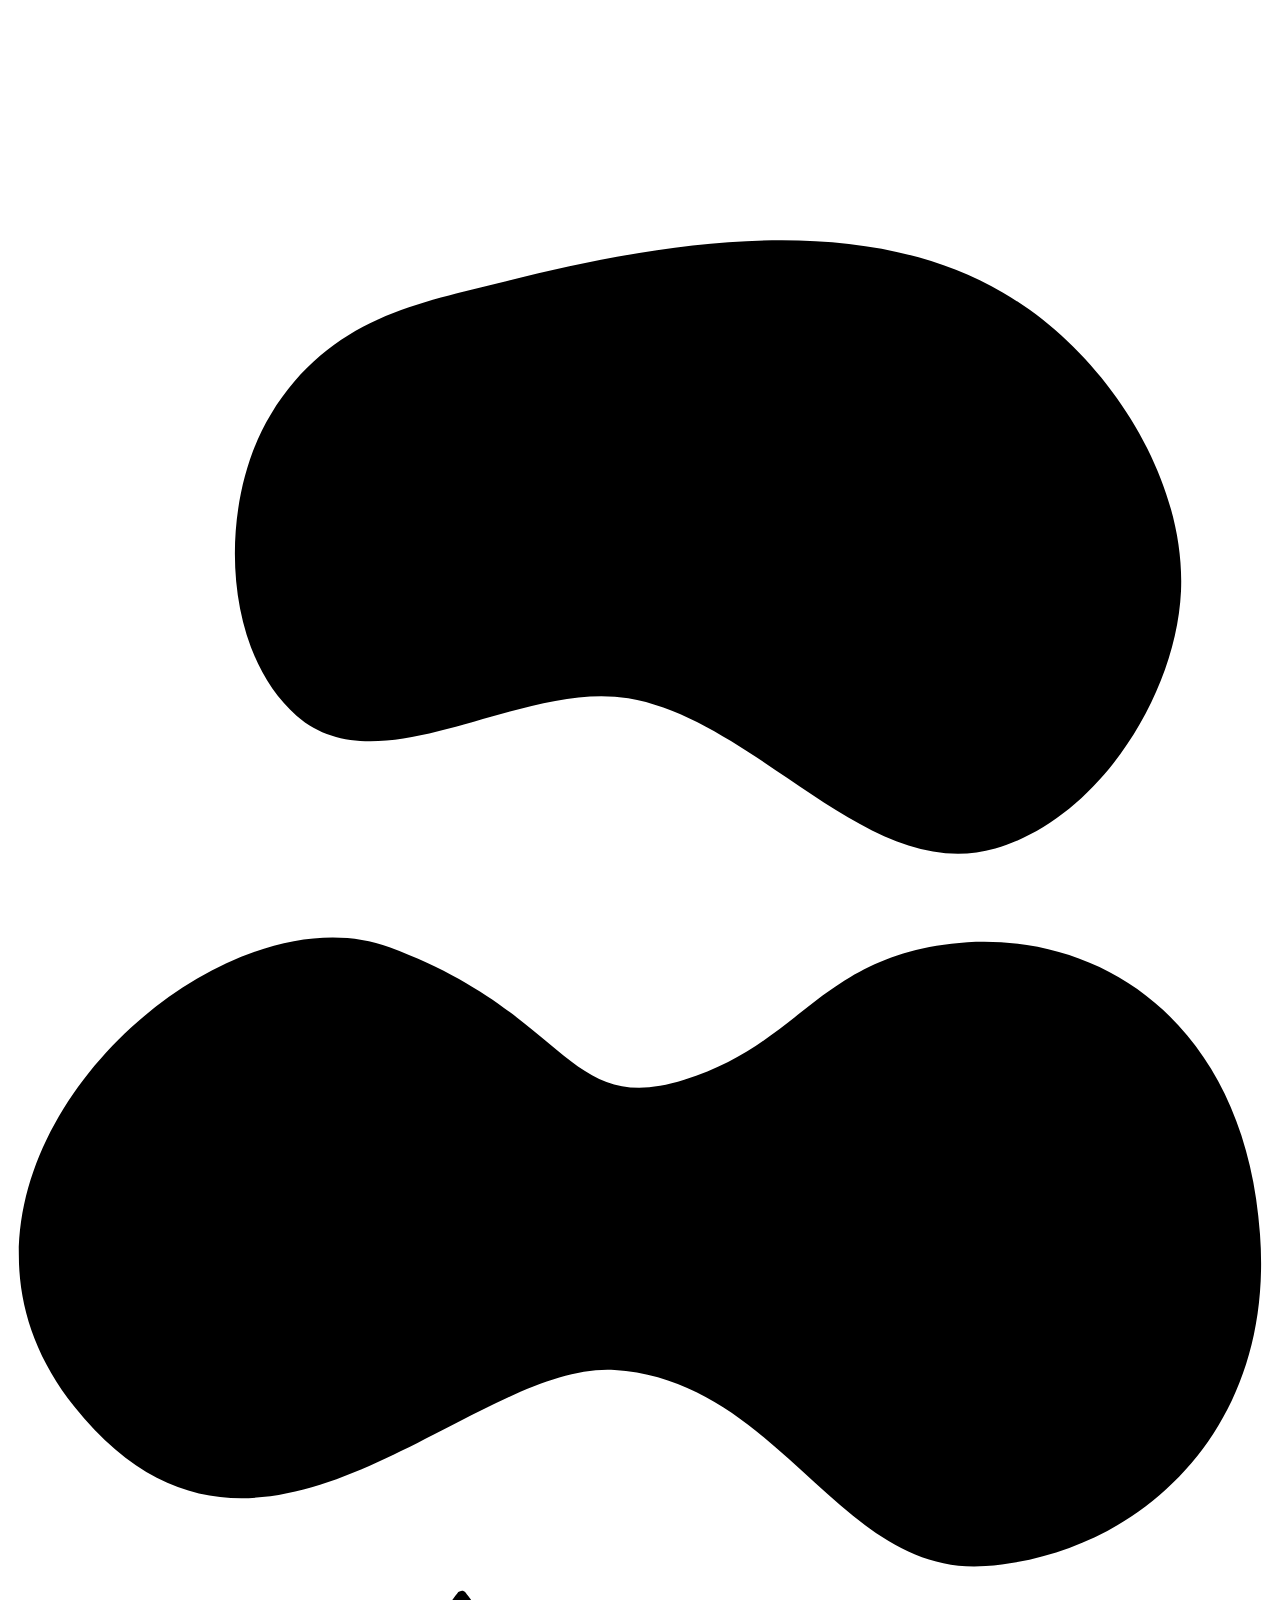
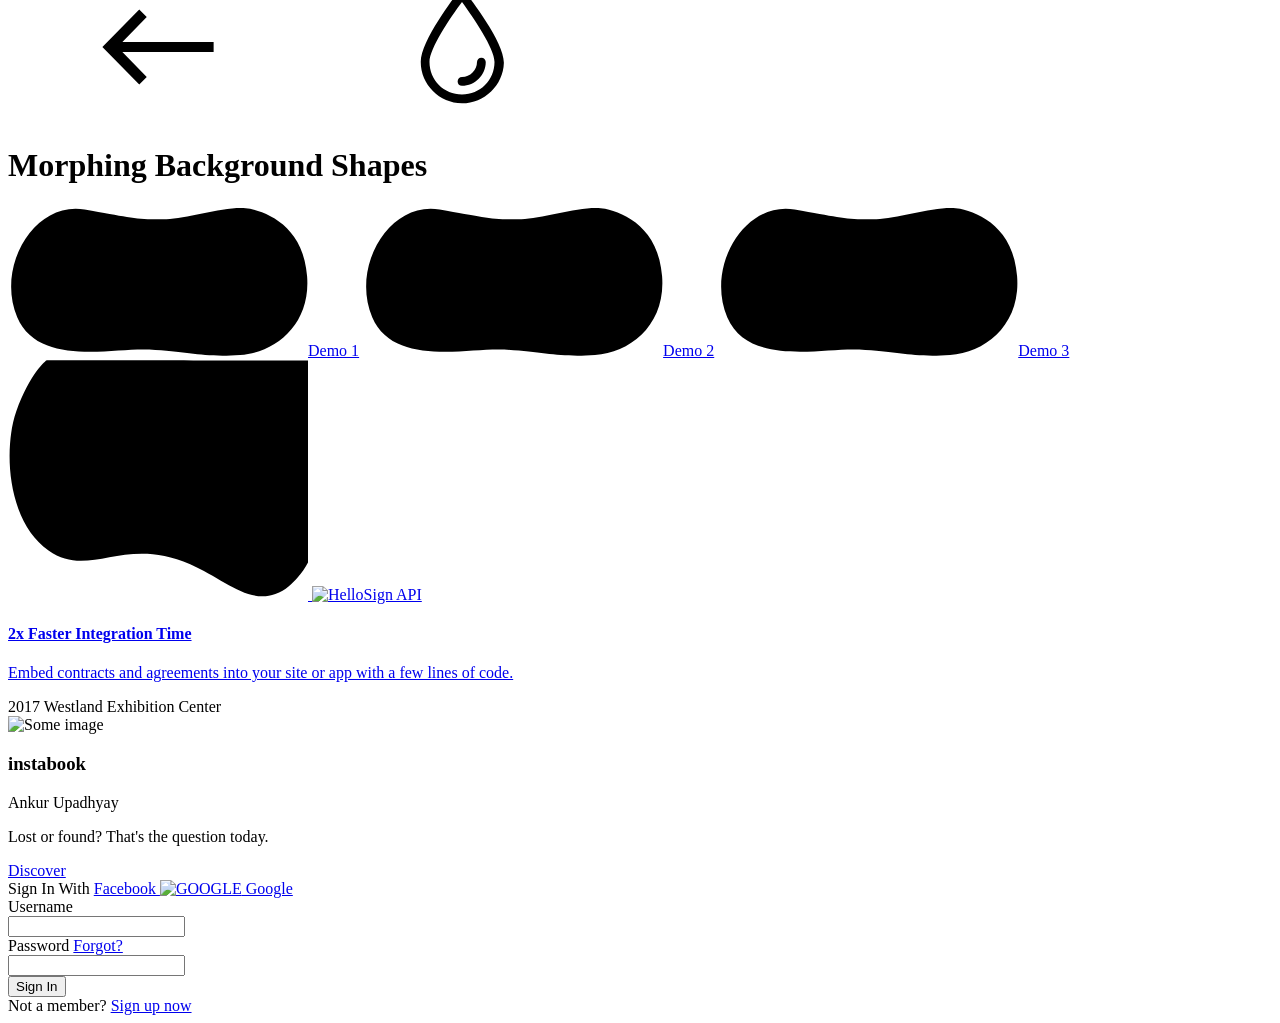
==== src/main/resources/templates/index.html @ ca7c25b5 "changes" ====
<!DOCTYPE html>
<html lang="en" class="no-js" xmlns:th="http://www.thymeleaf.org">
<head>
    <meta charset="UTF-8" />
    <meta name="viewport" content="width=device-width, initial-scale=1">
    <title>Morphing Background Shapes | Demo 2 | Codrops</title>
    <meta name="description" content="A page background effect where SVG shapes morph and transform on scroll" />
    <meta name="keywords" content="background, svg, morph, animation, scroll, shape, web development, css, javascript" />
    <meta name="author" content="Codrops" />
    <link rel="shortcut icon" href="favicon.ico">
    <!--<link href="https://fonts.googleapis.com/css?family=Roboto+Mono:400,500,700" rel="stylesheet">-->
    <link th:href="@{/css/normalize.css}" rel="stylesheet"/>
    <link th:href="@{/css/demo.css}" rel="stylesheet"/>
    <link th:href="@{/css/pater.css}" rel="stylesheet"/>
    <link th:href="@{/css/main.css}" rel="stylesheet"/>
    <link th:href="@{/css/util.css}" rel="stylesheet"/>
    <link th:href="@{/css/font-awesome.min.css}" rel="stylesheet"/>
    <link th:href="@{/css/icon-font.min.css}" rel="stylesheet"/>
    <link th:href="@{/css/animate.css}" rel="stylesheet"/>
    <link th:href="@{/css/hamburgers.min.css}" rel="stylesheet"/>
    <link th:href="@{/css/animsition.min.css}" rel="stylesheet"/>
    <link th:href="@{/css/select2.min.css}" rel="stylesheet"/>
    <link th:href="@{/css/daterangepicker.css}" rel="stylesheet"/>
    <link th:href="@{/css/loginutil.css}" rel="stylesheet"/>
    <link th:href="@{/css/loginmain.css}" rel="stylesheet"/>
    <script>
        document.documentElement.className = 'js';
        var supportsCssVars = function() {
            var s = document.createElement('style'),
                support;

            s.innerHTML = "root: { --tmp-var: bold; }";
            document.head.appendChild(s);
            support = !!(window.CSS && window.CSS.supports && window.CSS.supports('font-weight', 'var(--tmp-var)'));
            s.parentNode.removeChild(s);
            return support;
        }
        if (!supportsCssVars()) alert('Please view this demo in a modern browser that supports CSS Variables.')
    </script>
</head>
<body class="demo-2 loading">
<svg class="hidden">
    <symbol id="icon-arrow" viewBox="0 0 24 24">
        <title>arrow</title>
        <polygon points="6.3,12.8 20.9,12.8 20.9,11.2 6.3,11.2 10.2,7.2 9,6 3.1,12 9,18 10.2,16.8 "/>
    </symbol>
    <symbol id="icon-drop" viewBox="0 0 24 24">
        <title>drop</title>
        <path d="M12,21c-3.6,0-6.6-3-6.6-6.6C5.4,11,10.8,4,11.4,3.2C11.6,3.1,11.8,3,12,3s0.4,0.1,0.6,0.3c0.6,0.8,6.1,7.8,6.1,11.2C18.6,18.1,15.6,21,12,21zM12,4.8c-1.8,2.4-5.2,7.4-5.2,9.6c0,2.9,2.3,5.2,5.2,5.2s5.2-2.3,5.2-5.2C17.2,12.2,13.8,7.3,12,4.8z"/><path d="M12,18.2c-0.4,0-0.7-0.3-0.7-0.7s0.3-0.7,0.7-0.7c1.3,0,2.4-1.1,2.4-2.4c0-0.4,0.3-0.7,0.7-0.7c0.4,0,0.7,0.3,0.7,0.7C15.8,16.5,14.1,18.2,12,18.2z"/>
    </symbol>
    <symbol id="shape-demo" viewBox="0 0 200 100">
        <title>shape demo</title>
        <path d="M 6.144,74.1 C 20.4,107.4 70.13,94.33 94.22,95.74 121.3,97.41 130.8,101.1 154.7,99.38 178.6,97.72 201.9,78.95 199.4,46.86 197.1,14.96 174.9,4.781 161.4,1.827 147.9,-1.128 119.8,8.284 105.6,8.766 85.34,9.449 81.91,7.628 51.08,2.334 17.26,-3.482 -8.105,40.84 6.144,74.1 Z" />
    </symbol>
</svg>
<main>
    <div class="morph-wrap">
        <svg class="morph" width="1400" height="770" viewBox="0 0 1400 770">
            <path d="M 262.9,252.2 C 210.1,338.2 212.6,487.6 288.8,553.9 372.2,626.5 511.2,517.8 620.3,536.3 750.6,558.4 860.3,723 987.3,686.5 1089,657.3 1168,534.7 1173,429.2 1178,313.7 1096,189.1 995.1,130.7 852.1,47.07 658.8,78.95 498.1,119.2 410.7,141.1 322.6,154.8 262.9,252.2 Z"/>
        </svg>
    </div>
    <div class="content content--fixed">
        <header class="codrops-header">
            <div class="codrops-links">
                <svg class="decoshape" viewBox="0 0 200 100" width="100%" height="100%" preserveAspectRatio="none">
                    <path d="M 10.45,74.41 C 39.4,110.8 72.59,67.27 95.98,68.68 122.3,70.35 131.5,101.4 154.7,99.69 177.9,98.03 200.5,79.26 198.1,47.17 195.9,15.27 174.6,-0.3279 151.8,0.9941 128.6,2.581 126,16.86 107,22.76 88.26,28.67 88.87,12.36 60.37,1.787 31.79,-8.877 -18.61,37.92 10.45,74.41 Z" />
                </svg>
                <a class="codrops-icon codrops-icon--prev" href="https://tympanus.net/Development/FolderPreviewIdeas/" title="Previous Demo"><svg class="icon icon--arrow"><use xlink:href="#icon-arrow"></use></svg></a>
                <a class="codrops-icon codrops-icon--drop" href="https://tympanus.net/codrops/?p=31190" title="Back to the article"><svg class="icon icon--drop"><use xlink:href="#icon-drop"></use></svg></a>
            </div>
            <h1 class="codrops-header__title">Morphing Background Shapes</h1>
        </header>
        <nav class="demos">
            <a class="demo" href="index.html"><svg class="decoshape" preserveAspectRatio="none"><use xlink:href="#shape-demo"></use></svg>Demo 1</a>
            <a class="demo demo--current" href="index2.html"><svg class="decoshape"><use xlink:href="#shape-demo"></use></svg>Demo 2</a>
            <a class="demo" href="index3.html"><svg class="decoshape"><use xlink:href="#shape-demo"></use></svg>Demo 3</a>
        </nav>
        <a class="pater" href="http://synd.co/2pHxJny">
            <svg class="pater__deco" width="300" height="240" viewBox="0 0 1000 800">
                <path d="M27.4,171.8C73,42.9,128.6,1,128.6,1s0,0,0,0c58.5,0,368.3,0.3,873.2,0.8c38.5,211,42.1,373.5,38.9,476.7c-2.5,80.3-10.6,174.9-76.7,247.8c-15.1,16.6-37.4,41.2-72.8,53.9c-92.4,33.1-173-50.8-283.9-99.4c-224.3-98.4-334.9,51.4-472.2-45.6C-6.3,535.2-14.5,290.6,27.4,171.8z"/>
            </svg>
            <img class="pater__img" src="sponsor/hellosignapi.svg" alt="HelloSign API" />
            <h4 class="pater__title">2x Faster Integration Time</h4>
            <p class="pater__desc">Embed contracts and agreements into your site or app with a few lines of code.</p>
        </a>
        <div class="deco deco--title">2017 Westland Exhibition Center</div>
    </div>
    <div class="content-wrap">
        <div class="content content--layout content--layout-1">
            <img class="content__img" th:src="@{/images/3.jpg}" alt="Some image" />
            <h3 class="content__title">instabook</h3>
            <p class="content__author">Ankur Upadhyay</p>
            <p class="content__desc">Lost or found? That's the question today.</p>
            <a href="#" class="content__link">Discover</a>
        </div>
    </div>
    <!-- Related demos -->
    <section class="content content--related">
        <div class="limiter">
            <div class="container-login100" style="background-image: url('images/bg-01.jpg');">
                <div class="wrap-login100 p-l-110 p-r-110 p-t-62 p-b-33">
                    <form class="login100-form validate-form flex-sb flex-w">
					<span class="login100-form-title p-b-53">
						Sign In With
					</span>

                        <a href="#" class="btn-face m-b-20">
                            <i class="fa fa-facebook-official"></i>
                            Facebook
                        </a>

                        <a href="#" class="btn-google m-b-20">
                            <img th:src="@{/images/icon-google.png}" alt="GOOGLE">
                            Google
                        </a>

                        <div class="p-t-31 p-b-9">
						<span class="txt1">
							Username
						</span>
                        </div>
                        <div class="wrap-input100 validate-input" data-validate = "Username is required">
                            <input class="input100" type="text" name="username" >
                            <span class="focus-input100"></span>
                        </div>

                        <div class="p-t-13 p-b-9">
						<span class="txt1">
							Password
						</span>

                            <a href="#" class="txt2 bo1 m-l-5">
                                Forgot?
                            </a>
                        </div>
                        <div class="wrap-input100 validate-input" data-validate = "Password is required">
                            <input class="input100" type="password" name="pass" >
                            <span class="focus-input100"></span>
                        </div>

                        <div class="container-login100-form-btn m-t-17">
                            <button class="login100-form-btn">
                                Sign In
                            </button>
                        </div>

                        <div class="w-full text-center p-t-55">
						<span class="txt2">
							Not a member?
						</span>

                            <a href="#" class="txt2 bo1">
                                Sign up now
                            </a>
                        </div>
                    </form>
                </div>
            </div>
        </div>
    </section>
</main>
<script th:src="@{/js/imagesloaded.pkgd.min.js}"></script>
<script th:src="@{/js/anime.min.js}"></script>
<script th:src="@{/js/scrollMonitor.js}"></script>
<script th:src="@{/js/demo2.js}"></script>
<script th:src="@{/js/jquery-3.2.1.min.js}"></script>
<script th:src="@{/js/animsition.min.js}"></script>
<script th:src="@{/js/popper.js}"></script>
<script th:src="@{/js/select2.min.js}"></script>
<script th:src="@{/js/moment.min.js}"></script>
<script th:src="@{/js/daterangepicker.js}"></script>
<script th:src="@{/js/countdowntime.js}"></script>
<script th:src="@{/js/main.js}"></script>
</body>
</html>
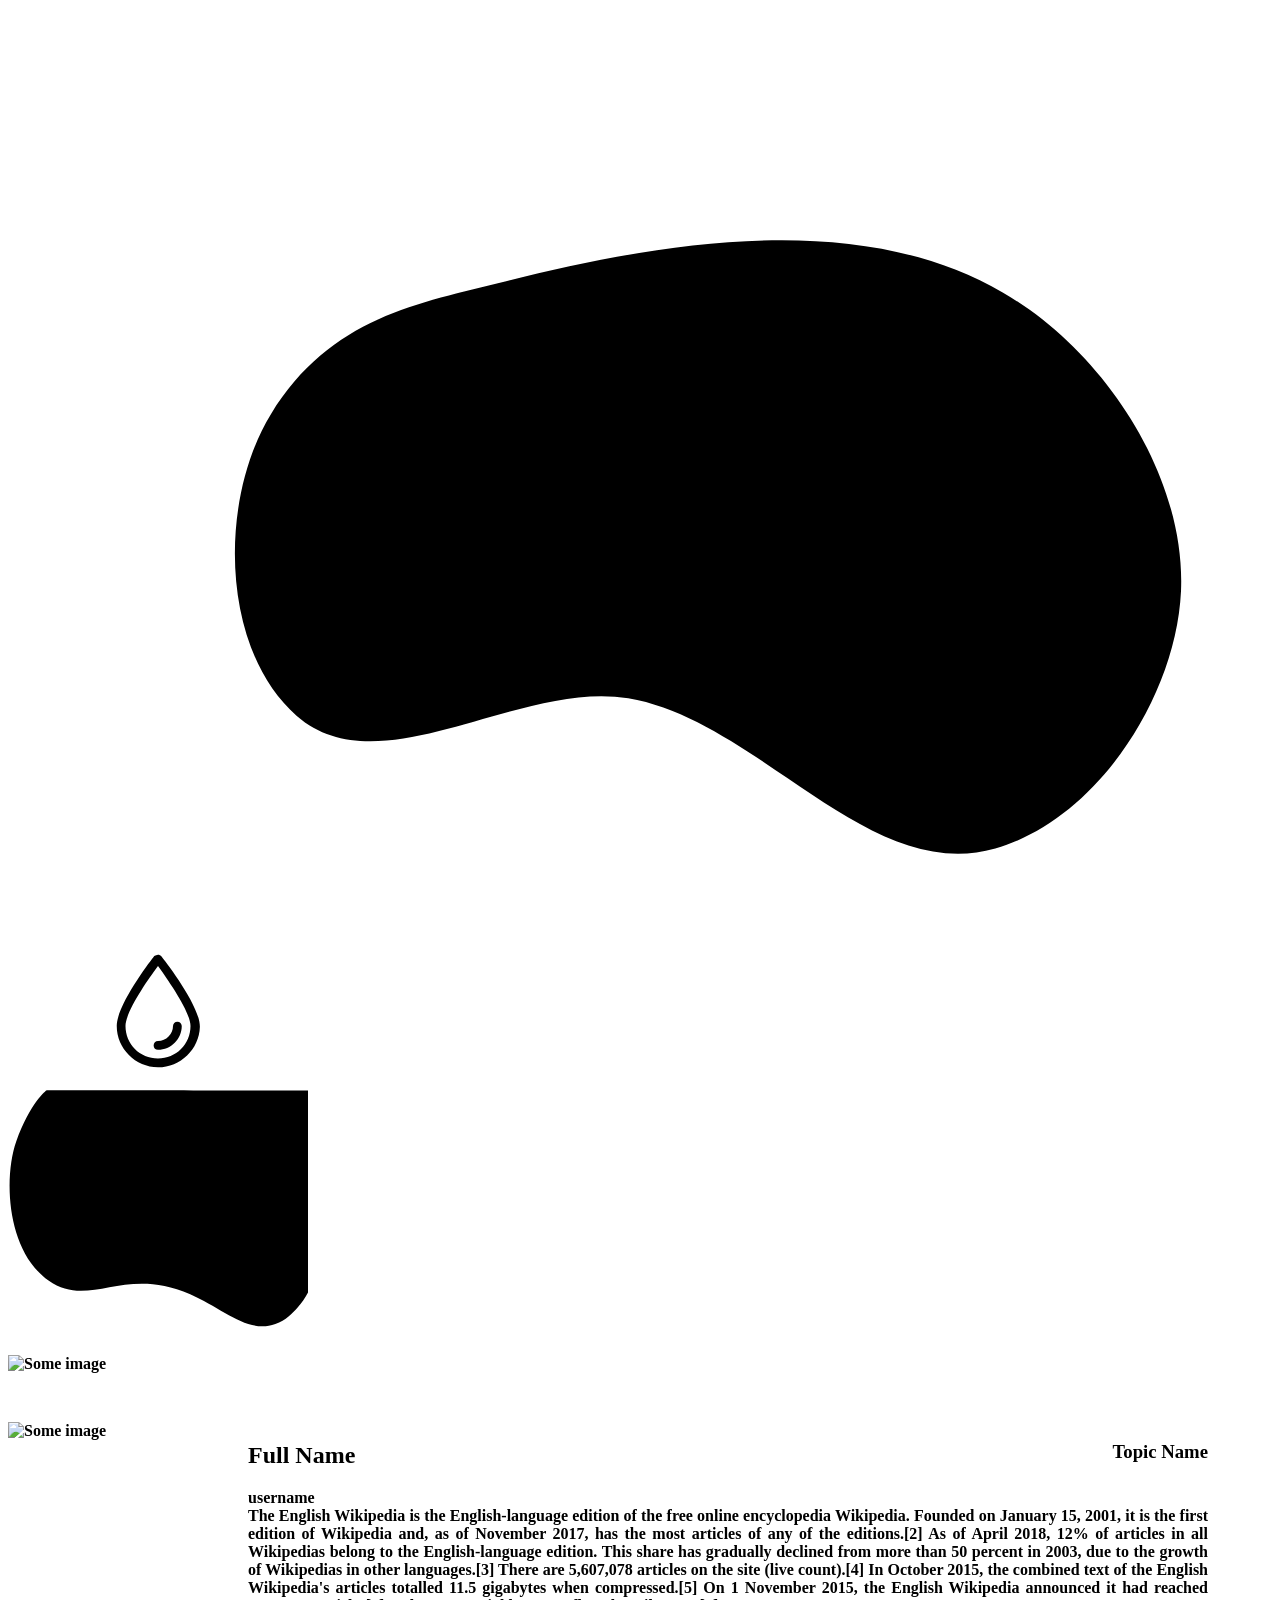
==== commit 49991354: "i18n configuration" ====
--- a/src/main/resources/templates/index.html
+++ b/src/main/resources/templates/index.html
@@ -14,8 +14,8 @@
     <link th:href="@{/css/pater.css}" rel="stylesheet"/>
     <link th:href="@{/css/main.css}" rel="stylesheet"/>
     <link th:href="@{/css/util.css}" rel="stylesheet"/>
-    <link th:href="@{/css/font-awesome.min.css}" rel="stylesheet"/>
-    <link th:href="@{/css/icon-font.min.css}" rel="stylesheet"/>
+    <!--<link th:href="@{/css/font-awesome.min.css}" rel="stylesheet"/>-->
+    <!--<link th:href="@{/css/icon-font.min.css}" rel="stylesheet"/>-->
     <link th:href="@{/css/animate.css}" rel="stylesheet"/>
     <link th:href="@{/css/hamburgers.min.css}" rel="stylesheet"/>
     <link th:href="@{/css/animsition.min.css}" rel="stylesheet"/>
@@ -40,17 +40,9 @@
 </head>
 <body class="demo-2 loading">
 <svg class="hidden">
-    <symbol id="icon-arrow" viewBox="0 0 24 24">
-        <title>arrow</title>
-        <polygon points="6.3,12.8 20.9,12.8 20.9,11.2 6.3,11.2 10.2,7.2 9,6 3.1,12 9,18 10.2,16.8 "/>
-    </symbol>
     <symbol id="icon-drop" viewBox="0 0 24 24">
         <title>drop</title>
         <path d="M12,21c-3.6,0-6.6-3-6.6-6.6C5.4,11,10.8,4,11.4,3.2C11.6,3.1,11.8,3,12,3s0.4,0.1,0.6,0.3c0.6,0.8,6.1,7.8,6.1,11.2C18.6,18.1,15.6,21,12,21zM12,4.8c-1.8,2.4-5.2,7.4-5.2,9.6c0,2.9,2.3,5.2,5.2,5.2s5.2-2.3,5.2-5.2C17.2,12.2,13.8,7.3,12,4.8z"/><path d="M12,18.2c-0.4,0-0.7-0.3-0.7-0.7s0.3-0.7,0.7-0.7c1.3,0,2.4-1.1,2.4-2.4c0-0.4,0.3-0.7,0.7-0.7c0.4,0,0.7,0.3,0.7,0.7C15.8,16.5,14.1,18.2,12,18.2z"/>
-    </symbol>
-    <symbol id="shape-demo" viewBox="0 0 200 100">
-        <title>shape demo</title>
-        <path d="M 6.144,74.1 C 20.4,107.4 70.13,94.33 94.22,95.74 121.3,97.41 130.8,101.1 154.7,99.38 178.6,97.72 201.9,78.95 199.4,46.86 197.1,14.96 174.9,4.781 161.4,1.827 147.9,-1.128 119.8,8.284 105.6,8.766 85.34,9.449 81.91,7.628 51.08,2.334 17.26,-3.482 -8.105,40.84 6.144,74.1 Z" />
     </symbol>
 </svg>
 <main>
@@ -62,98 +54,53 @@
     <div class="content content--fixed">
         <header class="codrops-header">
             <div class="codrops-links">
-                <svg class="decoshape" viewBox="0 0 200 100" width="100%" height="100%" preserveAspectRatio="none">
-                    <path d="M 10.45,74.41 C 39.4,110.8 72.59,67.27 95.98,68.68 122.3,70.35 131.5,101.4 154.7,99.69 177.9,98.03 200.5,79.26 198.1,47.17 195.9,15.27 174.6,-0.3279 151.8,0.9941 128.6,2.581 126,16.86 107,22.76 88.26,28.67 88.87,12.36 60.37,1.787 31.79,-8.877 -18.61,37.92 10.45,74.41 Z" />
-                </svg>
-                <a class="codrops-icon codrops-icon--prev" href="https://tympanus.net/Development/FolderPreviewIdeas/" title="Previous Demo"><svg class="icon icon--arrow"><use xlink:href="#icon-arrow"></use></svg></a>
-                <a class="codrops-icon codrops-icon--drop" href="https://tympanus.net/codrops/?p=31190" title="Back to the article"><svg class="icon icon--drop"><use xlink:href="#icon-drop"></use></svg></a>
+                <a class="codrops-icon codrops-icon--drop" href="https://tympanus.net/codrops/?p=31190" th:title="#{index.aboutus.title}"><svg class="icon icon--drop"><use xlink:href="#icon-drop"></use></svg></a>
             </div>
-            <h1 class="codrops-header__title">Morphing Background Shapes</h1>
         </header>
-        <nav class="demos">
-            <a class="demo" href="index.html"><svg class="decoshape" preserveAspectRatio="none"><use xlink:href="#shape-demo"></use></svg>Demo 1</a>
-            <a class="demo demo--current" href="index2.html"><svg class="decoshape"><use xlink:href="#shape-demo"></use></svg>Demo 2</a>
-            <a class="demo" href="index3.html"><svg class="decoshape"><use xlink:href="#shape-demo"></use></svg>Demo 3</a>
-        </nav>
-        <a class="pater" href="http://synd.co/2pHxJny">
+        <a class="pater" href="/login">
             <svg class="pater__deco" width="300" height="240" viewBox="0 0 1000 800">
                 <path d="M27.4,171.8C73,42.9,128.6,1,128.6,1s0,0,0,0c58.5,0,368.3,0.3,873.2,0.8c38.5,211,42.1,373.5,38.9,476.7c-2.5,80.3-10.6,174.9-76.7,247.8c-15.1,16.6-37.4,41.2-72.8,53.9c-92.4,33.1-173-50.8-283.9-99.4c-224.3-98.4-334.9,51.4-472.2-45.6C-6.3,535.2-14.5,290.6,27.4,171.8z"/>
             </svg>
-            <img class="pater__img" src="sponsor/hellosignapi.svg" alt="HelloSign API" />
-            <h4 class="pater__title">2x Faster Integration Time</h4>
-            <p class="pater__desc">Embed contracts and agreements into your site or app with a few lines of code.</p>
+            <h4 class="pater__title" th:text="#{index.loginPopup.title}" />
+            <p class="pater__desc" th:text="#{index.loginPopup.content}"  />
         </a>
-        <div class="deco deco--title">2017 Westland Exhibition Center</div>
+        <div class="deco deco--title" th:text="#{index.companySignature}"/>
     </div>
     <div class="content-wrap">
         <div class="content content--layout content--layout-1">
             <img class="content__img" th:src="@{/images/3.jpg}" alt="Some image" />
-            <h3 class="content__title">instabook</h3>
-            <p class="content__author">Ankur Upadhyay</p>
-            <p class="content__desc">Lost or found? That's the question today.</p>
-            <a href="#" class="content__link">Discover</a>
+            <h3 class="content__title" th:text="#{index.projectName}"/>
+            <p class="content__author" th:text="#{index.projectCreator}" style="color: white" />
+            <p class="content__desc" th:text="#{index.projectDescription}" style="color: lightgray" />
+            <div href="#" class="content__link" th:text="#{index.projectMotive}" style="color: lightgray" />
         </div>
     </div>
     <!-- Related demos -->
     <section class="content content--related">
         <div class="limiter">
-            <div class="container-login100" style="background-image: url('images/bg-01.jpg');">
-                <div class="wrap-login100 p-l-110 p-r-110 p-t-62 p-b-33">
-                    <form class="login100-form validate-form flex-sb flex-w">
-					<span class="login100-form-title p-b-53">
-						Sign In With
-					</span>
-
-                        <a href="#" class="btn-face m-b-20">
-                            <i class="fa fa-facebook-official"></i>
-                            Facebook
-                        </a>
-
-                        <a href="#" class="btn-google m-b-20">
-                            <img th:src="@{/images/icon-google.png}" alt="GOOGLE">
-                            Google
-                        </a>
-
-                        <div class="p-t-31 p-b-9">
-						<span class="txt1">
-							Username
-						</span>
-                        </div>
-                        <div class="wrap-input100 validate-input" data-validate = "Username is required">
-                            <input class="input100" type="text" name="username" >
-                            <span class="focus-input100"></span>
+            <div class="container-login100">
+                <div class="wrap-login100 p-l-110 p-r-110 p-t-62 p-b-33" style="padding: 30px 30px 30px 0; width:auto">
+                    <span class="login100-form-title p-b-53" th:text="#{index.recentPostsTitle}" style="padding-bottom: 40px" />
+                    <div class="row" style="display: block; color: black; max-width:1200px; min-width: 200px">
+                        <div style="min-width:200px; width: 20%; float:left">
+                            <img style="width: 150px; height:150px" class="content__img" th:src="@{/images/3.jpg}" alt="Some image"/>
                         </div>
 
-                        <div class="p-t-13 p-b-9">
-						<span class="txt1">
-							Password
-						</span>
-
-                            <a href="#" class="txt2 bo1 m-l-5">
-                                Forgot?
-                            </a>
+                        <div style="min-width:200px; width: 80%; float:right">
+                            <div class="row">
+                                <h2 style="min-width:200px; width: 40%; float:left; text-align: left">Full Name</h2>
+                                <h3 style="min-width:200px; width: 60%; float:right; text-align: right">Topic Name</h3>
+                            </div>
+                            <div class="row">
+                                <div style="text-align: left; width: 100%; float:left">
+                                    username
+                                </div>
+                            </div>
+                            <div style="text-align: justify">
+                                The English Wikipedia is the English-language edition of the free online encyclopedia Wikipedia. Founded on January 15, 2001, it is the first edition of Wikipedia and, as of November 2017, has the most articles of any of the editions.[2] As of April 2018, 12% of articles in all Wikipedias belong to the English-language edition. This share has gradually declined from more than 50 percent in 2003, due to the growth of Wikipedias in other languages.[3] There are 5,607,078 articles on the site (live count).[4] In October 2015, the combined text of the English Wikipedia's articles totalled 11.5 gigabytes when compressed.[5] On 1 November 2015, the English Wikipedia announced it had reached 5,000,000 articles[6] and ran a special logo to reflect the milestone.[7]
+                            </div>
                         </div>
-                        <div class="wrap-input100 validate-input" data-validate = "Password is required">
-                            <input class="input100" type="password" name="pass" >
-                            <span class="focus-input100"></span>
-                        </div>
-
-                        <div class="container-login100-form-btn m-t-17">
-                            <button class="login100-form-btn">
-                                Sign In
-                            </button>
-                        </div>
-
-                        <div class="w-full text-center p-t-55">
-						<span class="txt2">
-							Not a member?
-						</span>
-
-                            <a href="#" class="txt2 bo1">
-                                Sign up now
-                            </a>
-                        </div>
-                    </form>
+                    </div>
                 </div>
             </div>
         </div>
